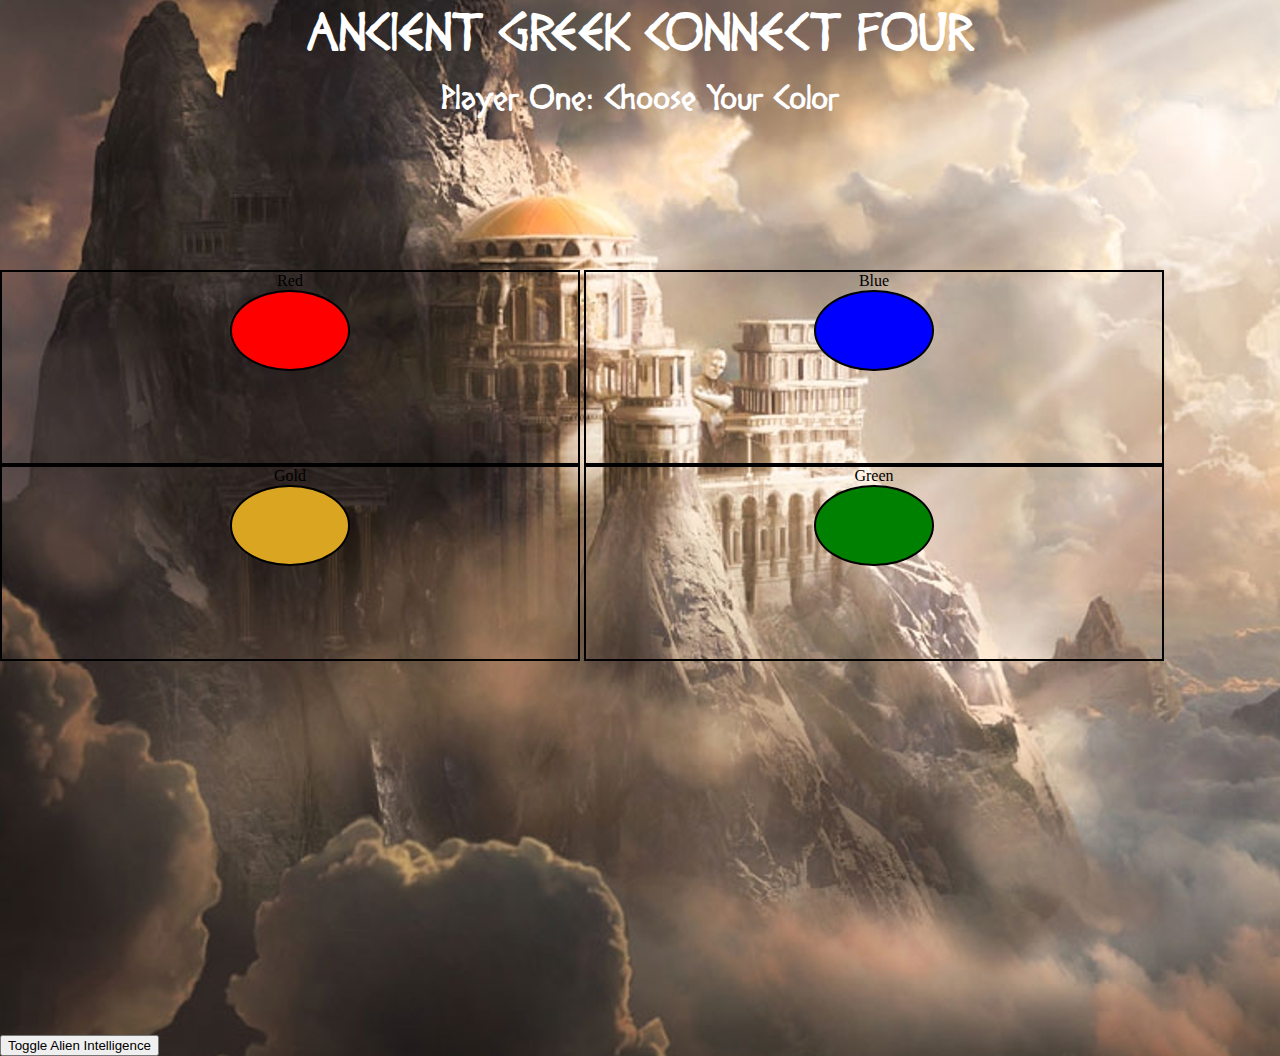
==== index.html @ c4949e0a "Merge pull request #22 from MjMajorMajorMj/greekMythDesign" ====
<!DOCTYPE html>
<html lang="en">
<head>
    <meta charset="UTF-8">
    <meta name="viewport" content="width=device-width, initial-scale=1.0">
    <meta http-equiv="X-UA-Compatible" content="ie=edge">
    <link rel="stylesheet" type="text/css" href="style.css">
    <title>Connect 4 Game</title>
    <script src="https://ajax.googleapis.com/ajax/libs/jquery/3.3.1/jquery.min.js"></script>
    <script src="main.js"></script> 
</head>
<body>
    
<div class="choose-color-page">
    <div class="header">
        <div class="mainTitle">ANCIENT GREEK CONNECT FOUR</div>
        <div class="title">Player One: Choose Your Color</div>
    </div>
    <div class="color-section">
        <div class="color-container">
            <div>Red</div>
            <div class="red"></div>
        </div>
        <div class="color-container">
            <div>Blue</div>
            <div class="blue"></div>
        </div> 
        <div class="color-container">
            <div>Gold</div>
            <div class="gold"></div>
        </div>
        <div class="color-container">
            <div>Green</div>
            <div class="green"></div>
        </div>       
    </div>
    <button class="toggleAI">Toggle Alien Intelligence</button>
</div>        
                    
<div class='game_area'>
    <div class="gameHeader">
        <div class="gameTitle"></div>
    </div>
<div class='gameGrid'>
<div class="row row0">
    <div class="col col0"></div>
    <div class="col col1"></div>
    <div class="col col2"></div>
    <div class="col col3"></div>
    <div class="col col4"></div>
    <div class="col col5"></div>
    <div class="col col6"></div>
</div>
<div class="row row1">
    <div class="col col0"></div>
    <div class="col col1"></div>
    <div class="col col2"></div>
    <div class="col col3"></div>
    <div class="col col4"></div>
    <div class="col col5"></div>
    <div class="col col6"></div>
</div>
<div class="row row2">
    <div class="col col0"></div>
    <div class="col col1"></div>
    <div class="col col2"></div>
    <div class="col col3"></div>
    <div class="col col4"></div>
    <div class="col col5"></div>
    <div class="col col6"></div>
</div>
<div class="row row3">
    <div class="col col0"></div>
    <div class="col col1"></div>
    <div class="col col2"></div>
    <div class="col col3"></div>
    <div class="col col4"></div>
    <div class="col col5"></div>
    <div class="col col6"></div>
</div>
<div class="row row4">
    <div class="col col0"></div>
    <div class="col col1"></div>
    <div class="col col2"></div>
    <div class="col col3"></div>
    <div class="col col4"></div>
    <div class="col col5"></div>
    <div class="col col6"></div>
</div>
<div class="row row5">
    <div class="col col0"></div>
    <div class="col col1"></div>
    <div class="col col2"></div>
    <div class="col col3"></div>
    <div class="col col4"></div>
    <div class="col col5"></div>
    <div class="col col6"></div>
</div>
<div class="row row6">
    <div class="col col0"></div>
    <div class="col col1"></div>
    <div class="col col2"></div>
    <div class="col col3"></div>
    <div class="col col4"></div>
    <div class="col col5"></div>
    <div class="col col6"></div>
</div>
</div>
</div>

<div class="modal-shadow hidden-modal">
    <div class="modal-box">
        <div class="modal-text"></div>
        <button class="reset">Play Again</button>
    </div>
</div>

</body>
</html>
---- style.css ----
body {
    width: 100vw;
    height: 100vh;
    margin: 0;
    background-image: url('images/mt_olympus_background.jpg');
    background-repeat: no-repeat;
}

.header{
    width:100vw;
    height: 12vh;
    background-color: transparent;
}

.gameHeader {
    width:100vw;
    height: 12vh;
    background-color: transparent;
}

.leftSide{
    width: 10vw;
    height:100vh;
    background: lightgray;
    display: inline-block;
    position: relative;

}
.game_area{
    position: relative;
    display: inline-block;
    justify-content: center;
}

.col{
    display: inline-block;
    border: 1px solid black;
    width: 100px;
    height: 100px;
    margin: 7px;
}


.choose-color-page {
    height: 100%;
    width: 100%;
}


.header {
    width: 100%;
    height: 30%;
    background-color: transparent;
}



@font-face {
    font-family: diogenes;
    src: url(diogenes/DIOGENES.ttf);
}
.title {
    position: relative;
    display: flex;
    justify-content: center;
    align-items: flex-end;
    font-size:2em;
    font-family: diogenes;
    color: white;
    
}
.mainTitle{
    position: relative;
    display: flex;
    justify-content: center;
    align-items: center;
    font-size:3em;
    font-family: diogenes;
    color: white;
}

.gameTitle {
    position: relative;
    display: flex;
    justify-content: center;
    align-items: center;
    font-size:3em;
    font-family: diogenes;
    color: white;
}

.color-section {
    height: 85%;
    width: 100%;
}

.color-container {
    display: inline-block;
    height: 25%;
    width: 45%;
    border: 2px solid black;
    text-align: center;
}

.red, .blue, .gold, .green {
    display: inline-block;
    height: 40%;
    width: 20%;
    border-radius: 50%;
    border: 2px solid black;
}

.red {
    background-color: red;
}

.blue {
    background-color: blue;
}

.gold {
    background-color: goldenrod;
}

.green {
    background-color: green;
}

.gray {
    background-color: gray;
}

.game_area {
    display:none;
}

/*Modal styling*/
.modal-shadow {
    position: fixed;
    left: 0;
    top: 0;
    width: 100vw;
    height: 100vh;
    background-color: rgba(40, 40, 40, 0.4);
}

.modal-box {
    position: fixed;
    text-align: center;
    left: 50%;
    top: 50%;
    min-width: 55%;
    min-height: 55%;
    background-color: rgba(0,0,0,0.5);
    transform: translate( -50%, -50% );
    border: 1px solid black;
    border-radius: 45px;
}

.modal-text {
    height: 15%;
    width: 100%;
    color: white;
    text-align: center;
    font-weight: bold;
    font-size: 40px;
    text-shadow: 2px 2px 8px black;
    position: absolute;
    top: 40%;
    transform: translateY( -50% );
}

.reset {
    position: absolute;
    color: white;
    font-size: 30px;
    font-weight: bold;
    text-shadow: 2px 2px 8px black;
    top: 60%;
    transform: translate( -50%, -50% );
    background-color: black;
    border-radius: 50px;
    width: 25%;
    -webkit-transition-duration: 0.4s;
    transition-duration: 0.4s;
}

.reset:hover {
    background-color: white;
    color: black;
}

.hidden-modal {
    display: none;
}

.gameGrid {
    text-align:center;
}
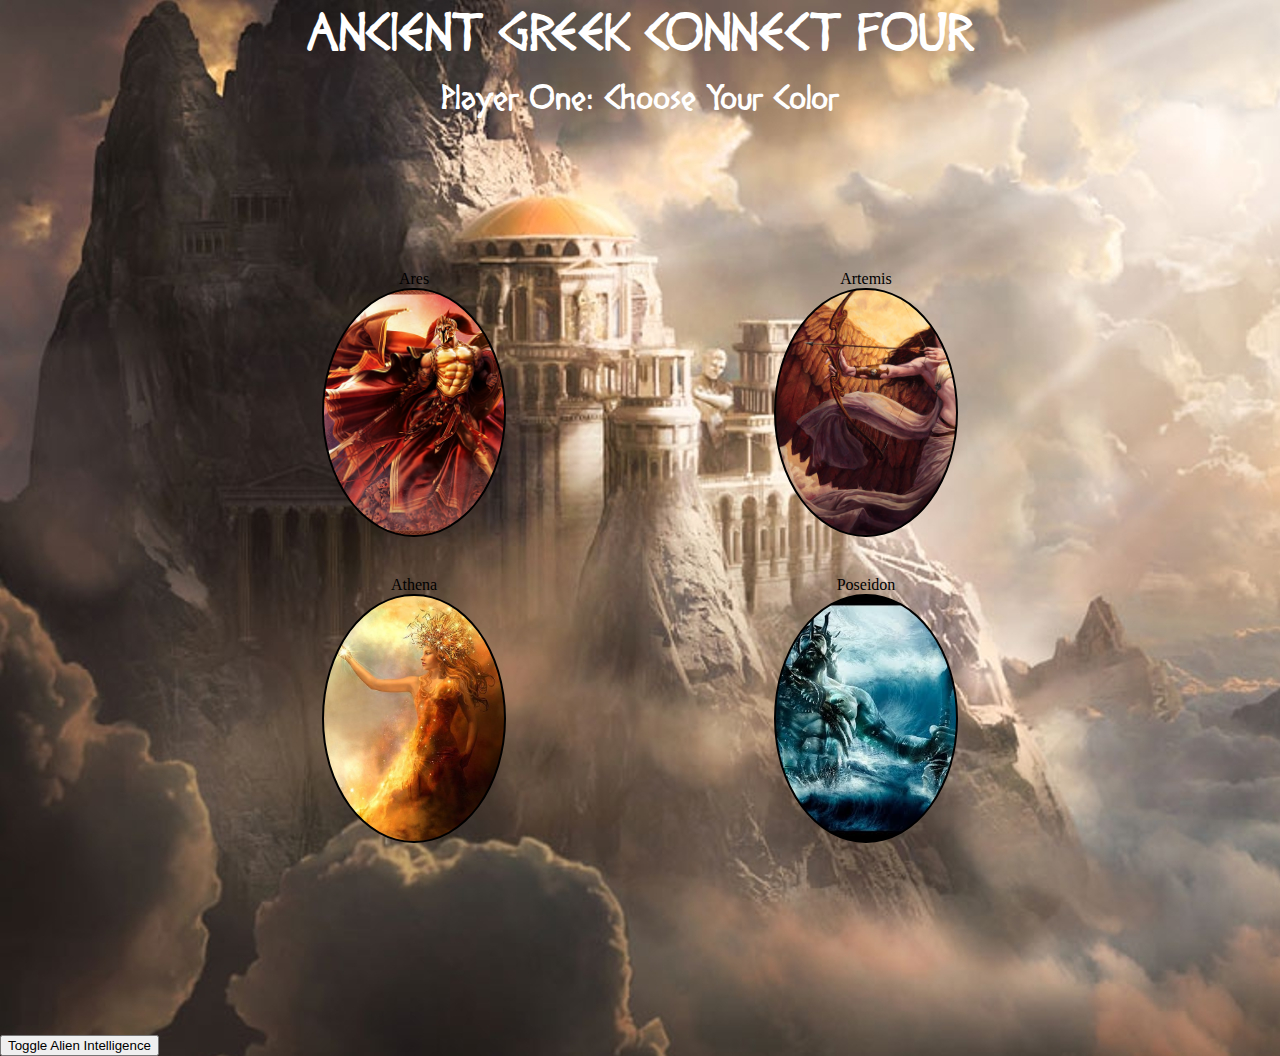
==== commit 6b367da2: "Merge pull request #23 from MjMajorMajorMj/responsive_layouts" ====
--- a/index.html
+++ b/index.html
@@ -17,22 +17,26 @@
         <div class="title">Player One: Choose Your Color</div>
     </div>
     <div class="color-section">
-        <div class="color-container">
-            <div>Red</div>
-            <div class="red"></div>
+        <div class="container-row">
+            <div class="color-container">
+                <div>Ares</div>
+                <div class="red"></div>
+            </div>
+            <div class="color-container">
+                <div>Artemis</div>
+                <div class="blue"></div>
+            </div>
         </div>
-        <div class="color-container">
-            <div>Blue</div>
-            <div class="blue"></div>
-        </div> 
-        <div class="color-container">
-            <div>Gold</div>
-            <div class="gold"></div>
+        <div class="container-row">
+            <div class="color-container">
+                <div>Athena</div>
+                <div class="gold"></div>
+            </div>
+            <div class="color-container">
+                <div>Poseidon</div>
+                <div class="green"></div>
+            </div>
         </div>
-        <div class="color-container">
-            <div>Green</div>
-            <div class="green"></div>
-        </div>       
     </div>
     <button class="toggleAI">Toggle Alien Intelligence</button>
 </div>        
--- a/style.css
+++ b/style.css
@@ -18,26 +18,27 @@
     background-color: transparent;
 }
 
-.leftSide{
-    width: 10vw;
-    height:100vh;
-    background: lightgray;
-    display: inline-block;
-    position: relative;
-
-}
 .game_area{
-    position: relative;
-    display: inline-block;
-    justify-content: center;
+    width: 100%;
+    height: 100%;
+    position: relative;
+    display: inline-block;
+    justify-content: center;
+}
+
+.row {
+    display: flex;
+    justify-content: center;
+    height: 10%;
+    margin: 1% 0;
 }
 
 .col{
     display: inline-block;
     border: 1px solid black;
-    width: 100px;
-    height: 100px;
-    margin: 7px;
+    width: 5%;
+    height: 100%;
+    margin: 0 1%;
 }
 
 
@@ -94,36 +95,45 @@
     width: 100%;
 }
 
+.container-row {
+    position: relative;
+    height: 40%;
+    text-align: center;
+}
+
 .color-container {
     display: inline-block;
-    height: 25%;
-    width: 45%;
-    border: 2px solid black;
+    height: 100%;
+    width: 35%;
     text-align: center;
 }
 
 .red, .blue, .gold, .green {
     display: inline-block;
-    height: 40%;
-    width: 20%;
+    height: 80%;
+    width: 40%;
     border-radius: 50%;
     border: 2px solid black;
 }
 
 .red {
-    background-color: red;
+    background: url("./Images/Ares.jpg") no-repeat center;
+    background-size: cover;
 }
 
 .blue {
-    background-color: blue;
+    background: url("./Images/Artemis.jpg") no-repeat center;
+    background-size: cover;
 }
 
 .gold {
-    background-color: goldenrod;
+    background: url("./Images/Athena.jpg") no-repeat center;
+    background-size: cover;
 }
 
 .green {
-    background-color: green;
+    background: url("./Images/Poseidon.jpg") no-repeat center;
+    background-size: cover;
 }
 
 .gray {
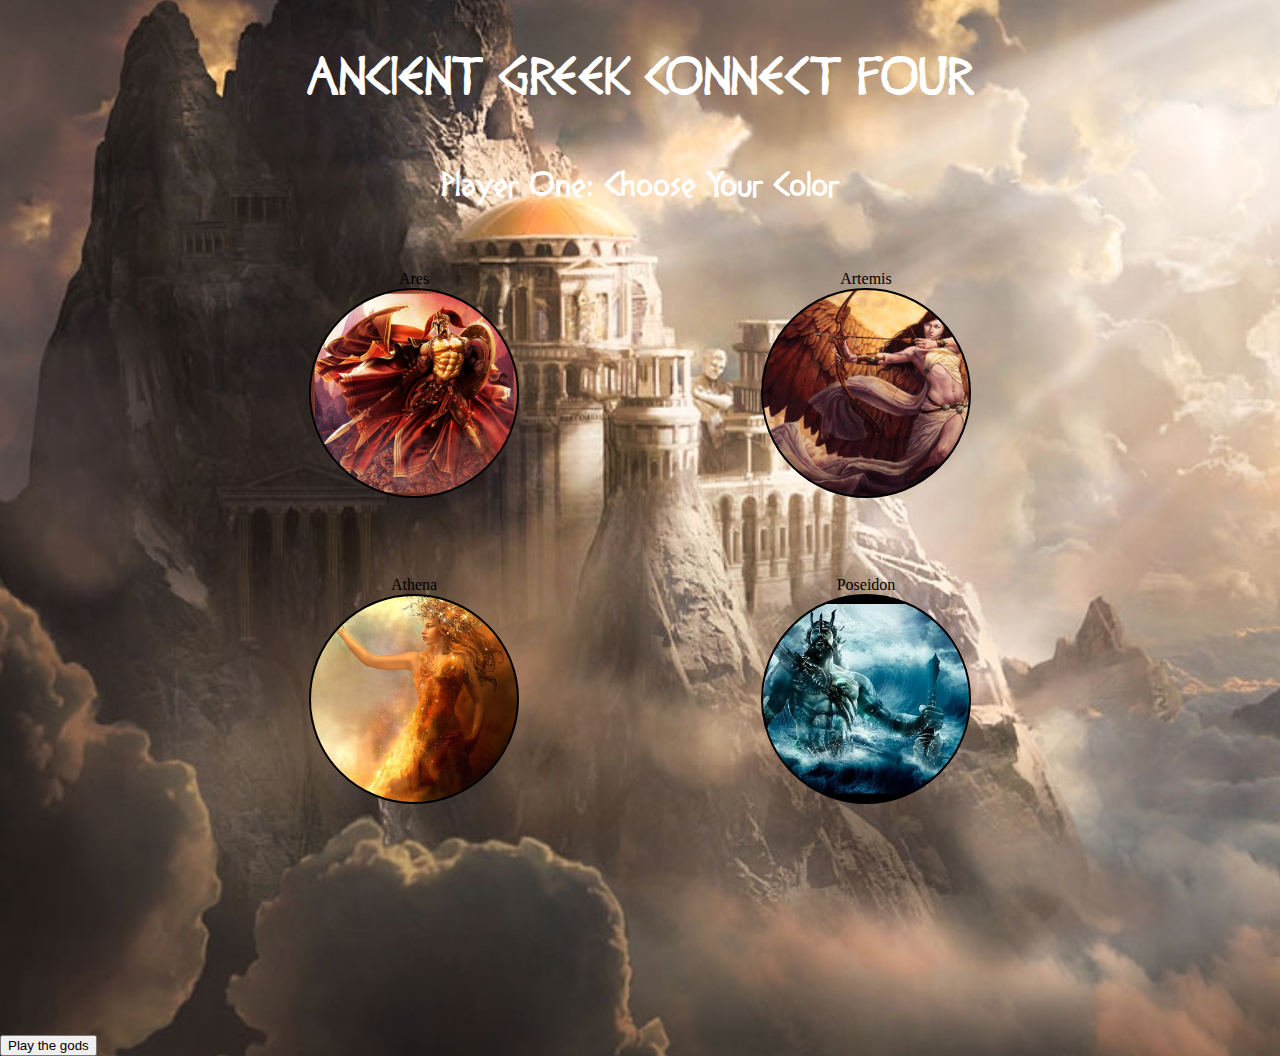
==== commit 18d38e0b: "made circles responsive, altered grit css" ====
--- a/index.html
+++ b/index.html
@@ -38,7 +38,7 @@
             </div>
         </div>
     </div>
-    <button class="toggleAI">Toggle Alien Intelligence</button>
+    <button class="toggleAI">Play the gods</button>
 </div>        
                     
 <div class='game_area'>
--- a/style.css
+++ b/style.css
@@ -4,6 +4,7 @@
     margin: 0;
     background-image: url('images/mt_olympus_background.jpg');
     background-repeat: no-repeat;
+    background-attachment: fixed;
 }
 
 .header{
@@ -36,9 +37,10 @@
 .col{
     display: inline-block;
     border: 1px solid black;
-    width: 5%;
-    height: 100%;
+    height: auto;
+    padding: 3%;
     margin: 0 1%;
+    border-radius: 20%
 }
 
 
@@ -64,10 +66,12 @@
     position: relative;
     display: flex;
     justify-content: center;
-    align-items: flex-end;
+    align-items: flex-start;
     font-size:2em;
     font-family: diogenes;
     color: white;
+    height: 60%;
+    /*transform: translateY(150%);*/
     
 }
 .mainTitle{
@@ -78,6 +82,8 @@
     font-size:3em;
     font-family: diogenes;
     color: white;
+    height: 60%;
+   /* transform: translateY(100%);*/
 }
 
 .gameTitle {
@@ -88,6 +94,7 @@
     font-size:3em;
     font-family: diogenes;
     color: white;
+    height: 100%;
 }
 
 .color-section {
@@ -110,10 +117,10 @@
 
 .red, .blue, .gold, .green {
     display: inline-block;
-    height: 80%;
-    width: 40%;
+    height: auto;
     border-radius: 50%;
     border: 2px solid black;
+    padding: 23%;
 }
 
 .red {
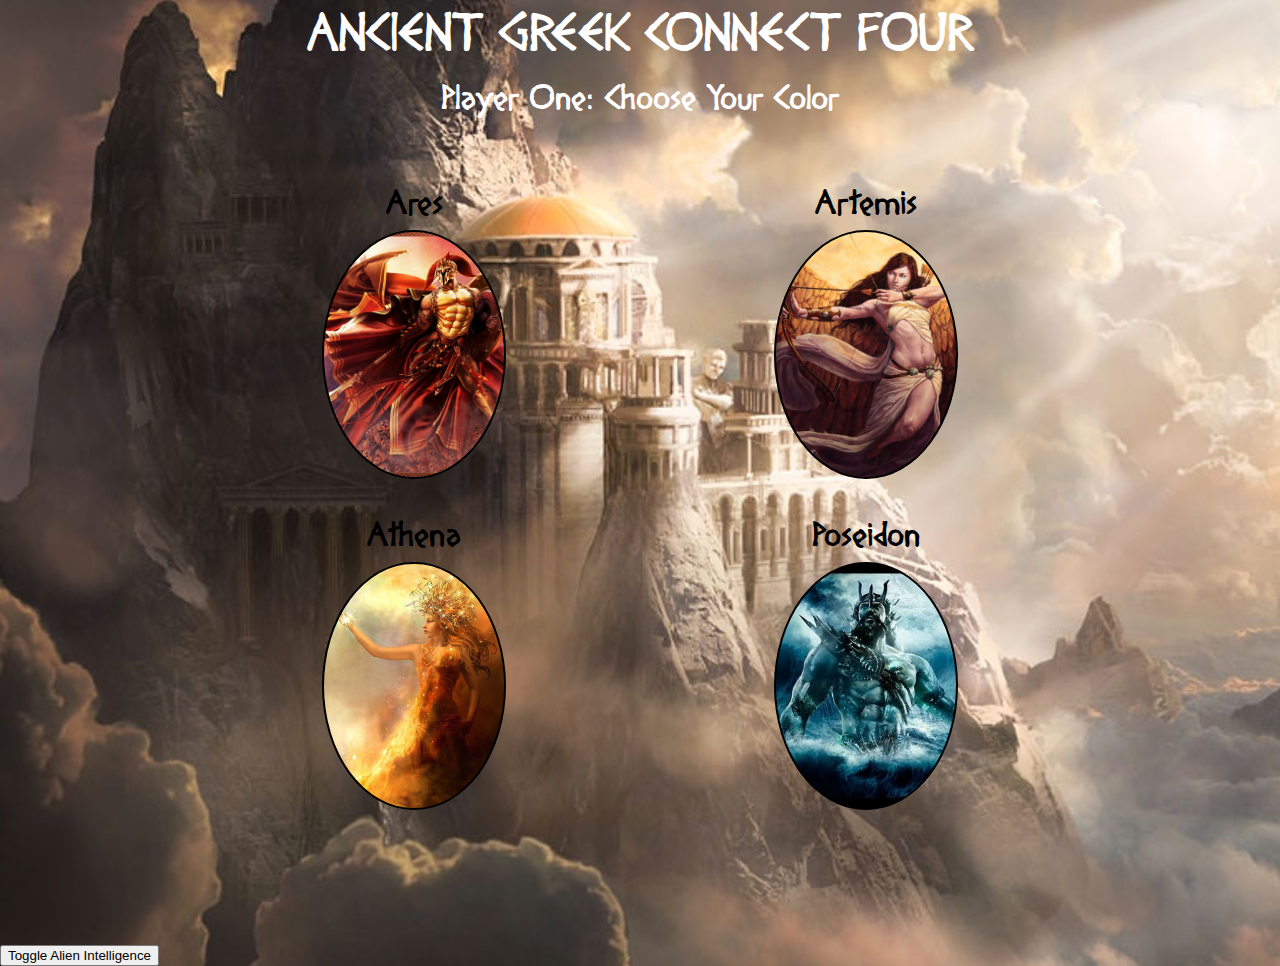
==== commit 034c10a4: "Changed background image positions" ====
--- a/index.html
+++ b/index.html
@@ -19,26 +19,26 @@
     <div class="color-section">
         <div class="container-row">
             <div class="color-container">
-                <div>Ares</div>
+                <div class="name">Ares</div>
                 <div class="red"></div>
             </div>
             <div class="color-container">
-                <div>Artemis</div>
+                <div class="name">Artemis</div>
                 <div class="blue"></div>
             </div>
         </div>
         <div class="container-row">
             <div class="color-container">
-                <div>Athena</div>
+                <div class="name">Athena</div>
                 <div class="gold"></div>
             </div>
             <div class="color-container">
-                <div>Poseidon</div>
+                <div class="name">Poseidon</div>
                 <div class="green"></div>
             </div>
         </div>
     </div>
-    <button class="toggleAI">Play the gods</button>
+    <button class="toggleAI">Toggle Alien Intelligence</button>
 </div>        
                     
 <div class='game_area'>
--- a/style.css
+++ b/style.css
@@ -4,7 +4,6 @@
     margin: 0;
     background-image: url('images/mt_olympus_background.jpg');
     background-repeat: no-repeat;
-    background-attachment: fixed;
 }
 
 .header{
@@ -36,11 +35,11 @@
 
 .col{
     display: inline-block;
-    border: 1px solid black;
-    height: auto;
-    padding: 3%;
+    border: 2px solid black;
+    border-radius: 20%;
+    width: 100px;
+    height: 100px;
     margin: 0 1%;
-    border-radius: 20%
 }
 
 
@@ -52,7 +51,7 @@
 
 .header {
     width: 100%;
-    height: 30%;
+    height: 20%;
     background-color: transparent;
 }
 
@@ -66,12 +65,10 @@
     position: relative;
     display: flex;
     justify-content: center;
-    align-items: flex-start;
+    align-items: flex-end;
     font-size:2em;
     font-family: diogenes;
     color: white;
-    height: 60%;
-    /*transform: translateY(150%);*/
     
 }
 .mainTitle{
@@ -82,8 +79,6 @@
     font-size:3em;
     font-family: diogenes;
     color: white;
-    height: 60%;
-   /* transform: translateY(100%);*/
 }
 
 .gameTitle {
@@ -94,7 +89,6 @@
     font-size:3em;
     font-family: diogenes;
     color: white;
-    height: 100%;
 }
 
 .color-section {
@@ -108,6 +102,10 @@
     text-align: center;
 }
 
+.container-row:nth-child(1) {
+    margin-bottom: 2%;
+}
+
 .color-container {
     display: inline-block;
     height: 100%;
@@ -115,12 +113,18 @@
     text-align: center;
 }
 
+.name {
+    color: black;
+    font-size: 2em;
+    font-family: diogenes;
+}
+
 .red, .blue, .gold, .green {
     display: inline-block;
-    height: auto;
+    height: 80%;
+    width: 40%;
     border-radius: 50%;
     border: 2px solid black;
-    padding: 23%;
 }
 
 .red {
@@ -131,20 +135,23 @@
 .blue {
     background: url("./Images/Artemis.jpg") no-repeat center;
     background-size: cover;
+    background-position: 70%;
 }
 
 .gold {
     background: url("./Images/Athena.jpg") no-repeat center;
     background-size: cover;
+    background-position: 0 10%;
 }
 
 .green {
     background: url("./Images/Poseidon.jpg") no-repeat center;
     background-size: cover;
+    background-position: 10%;
 }
 
 .gray {
-    background-color: gray;
+    background-color: rgba(0, 0, 0, 0.5);
 }
 
 .game_area {
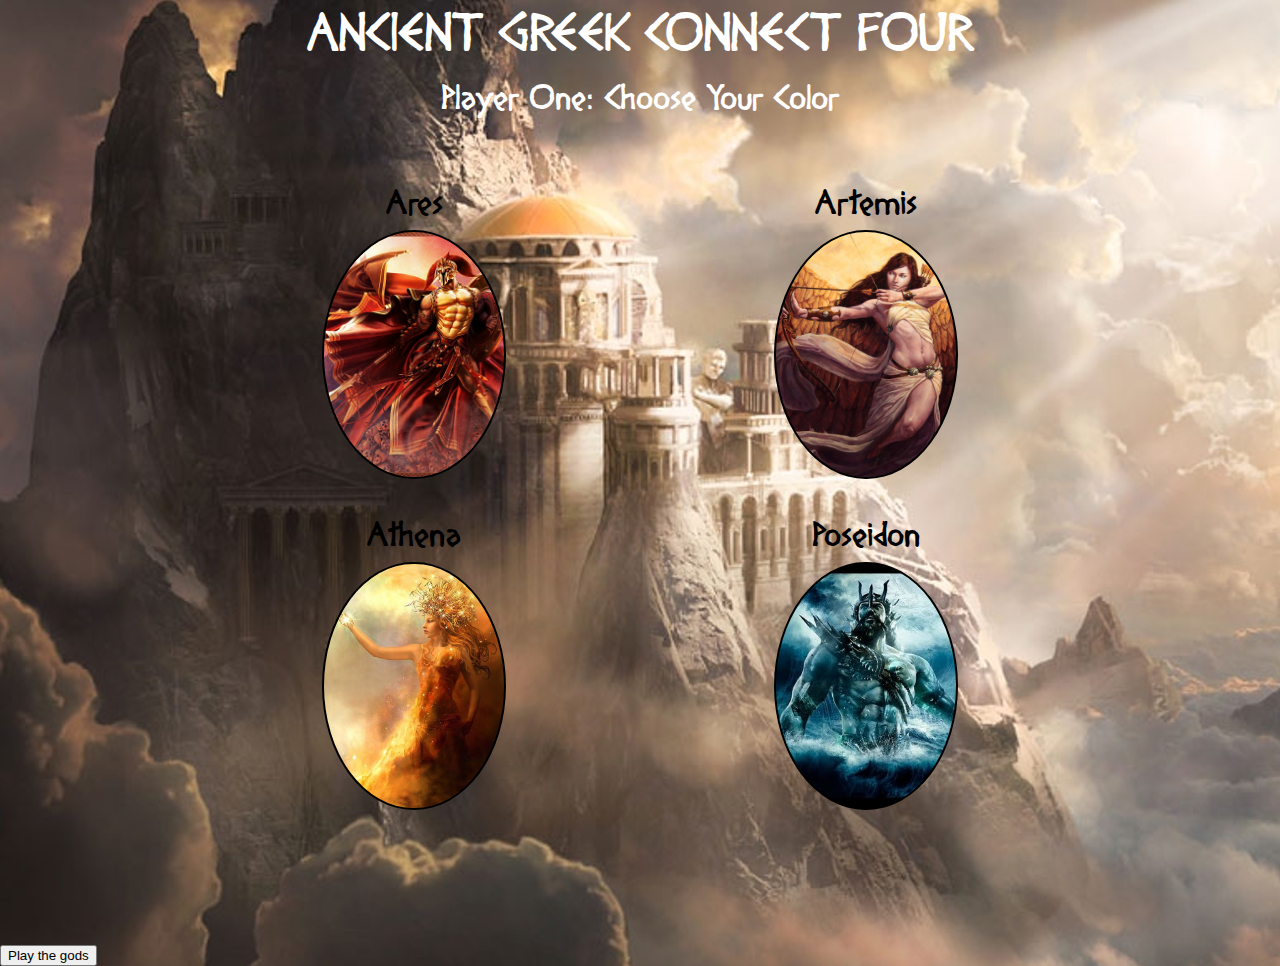
==== commit d650ec7a: "Merge pull request #32 from MjMajorMajorMj/powerupFixAP" ====
--- a/index.html
+++ b/index.html
@@ -38,7 +38,7 @@
             </div>
         </div>
     </div>
-    <button class="toggleAI">Toggle Alien Intelligence</button>
+    <button class="toggleAI">Play the gods</button>
 </div>        
                     
 <div class='game_area'>
@@ -119,5 +119,20 @@
     </div>
 </div>
 
+<div class="hades-modal-shadow hidden-modal">
+    <div class="hades-box">
+        <img class="fireGif" src="Images/firGif.gif">
+        <div class="hades-text"></div>
+        <button class="reset">Play Again</button>
+    </div>
+</div>
+        
+<div class="zeus-modal hidden-modal">
+    <div class="zeus-modal-box">
+        <div class="zeus-modal-text">asdasgdg</div>
+        <img src="./gifs/zeus_gif.gif" alt="" class="zeus-gif">
+    </div>
+</div>
+
 </body>
 </html>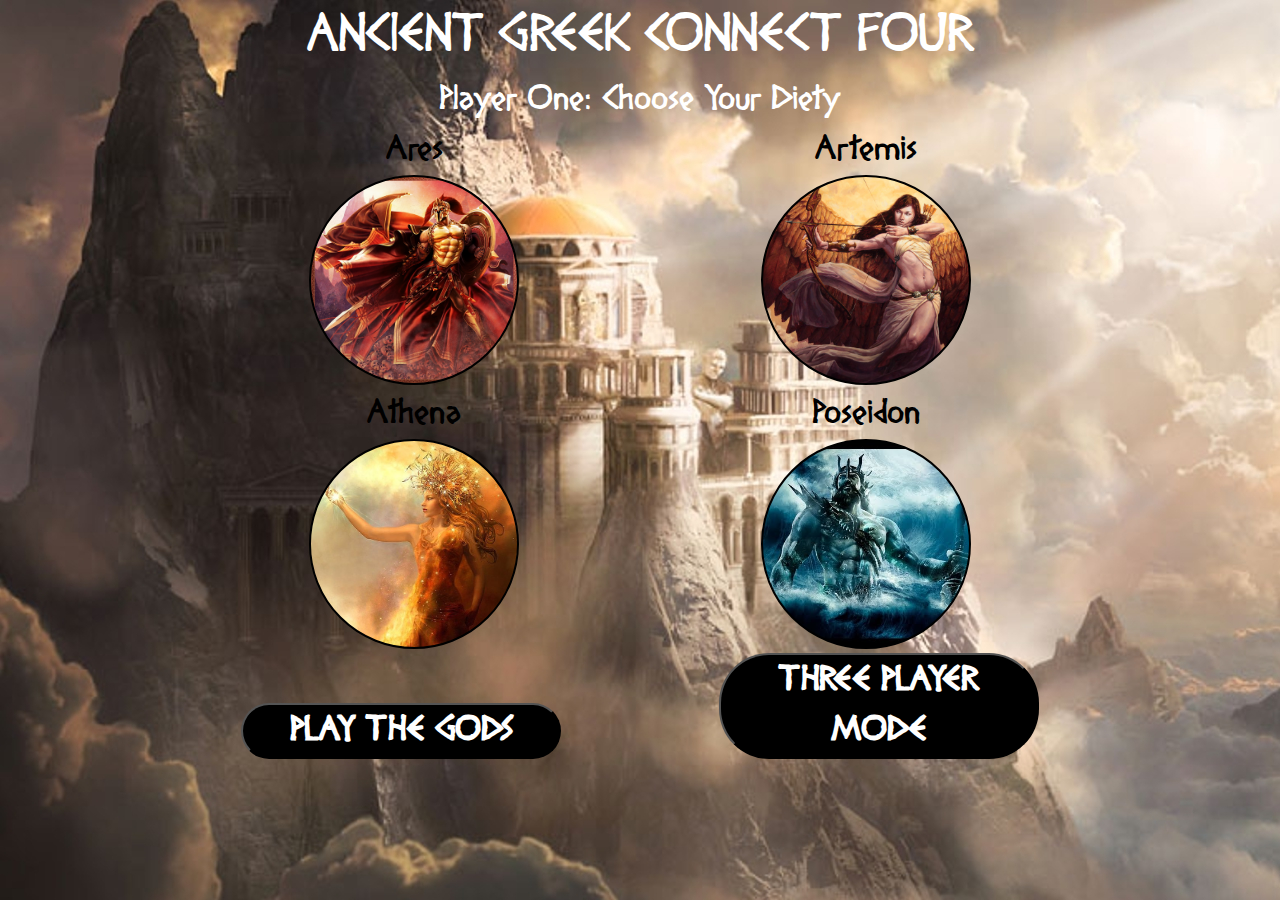
==== commit 3f69489d: "Merge pull request #36 from MjMajorMajorMj/gameboard_css" ====
--- a/index.html
+++ b/index.html
@@ -5,7 +5,7 @@
     <meta name="viewport" content="width=device-width, initial-scale=1.0">
     <meta http-equiv="X-UA-Compatible" content="ie=edge">
     <link rel="stylesheet" type="text/css" href="style.css">
-    <title>Connect 4 Game</title>
+    <title>ANCIENT GREEK CONNECT FOUR</title>
     <script src="https://ajax.googleapis.com/ajax/libs/jquery/3.3.1/jquery.min.js"></script>
     <script src="main.js"></script> 
 </head>
@@ -14,7 +14,7 @@
 <div class="choose-color-page">
     <div class="header">
         <div class="mainTitle">ANCIENT GREEK CONNECT FOUR</div>
-        <div class="title">Player One: Choose Your Color</div>
+        <div class="title">Player One: Choose Your Diety</div>
     </div>
     <div class="color-section">
         <div class="container-row">
@@ -38,9 +38,11 @@
             </div>
         </div>
     </div>
-    <button class="toggleAI">Play the gods</button>
-</div>        
-                    
+    <div class='buttons'>
+            <button class="toggleAI">PLAY THE GODS</button>
+            <button class="togglePlayerNumber">THREE PLAYER MODE</button>
+    </div> 
+</div>                 
 <div class='game_area'>
     <div class="gameHeader">
         <div class="gameTitle"></div>
@@ -133,6 +135,5 @@
         <img src="./gifs/zeus_gif.gif" alt="" class="zeus-gif">
     </div>
 </div>
-
 </body>
 </html>--- a/style.css
+++ b/style.css
@@ -4,6 +4,7 @@
     margin: 0;
     background-image: url('images/mt_olympus_background.jpg');
     background-repeat: no-repeat;
+    background-attachment: fixed;
 }
 
 .header{
@@ -36,15 +37,18 @@
 .col{
     display: inline-block;
     border: 2px solid black;
+    height: auto;
+    padding: 3%;
+    margin: 0 1%;
     border-radius: 20%;
-    width: 100px;
-    height: 100px;
-    margin: 0 1%;
+    background: no-repeat center;
+    background-size: cover;
+    cursor: pointer;
 }
 
 
 .choose-color-page {
-    height: 100%;
+    height: auto;
     width: 100%;
 }
 
@@ -61,14 +65,73 @@
     font-family: diogenes;
     src: url(diogenes/DIOGENES.ttf);
 }
+
+.reset, .modal-text, .toggleAI {
+    font-family: diogenes;
+    color: white;
+}
+.buttons{
+    text-align: center;
+}
+.toggleAI {
+    height: 10%;
+    color: white;
+    font-size: 2em;
+    font-weight: bold;
+    text-shadow: 2px 2px 8px black;
+    background-color: black;
+    border-radius: 50px;
+    width: 25%;
+    -webkit-transition-duration: 0.4s;
+    transition-duration: 0.4s;
+    text-align:center;
+    margin: 0 auto;
+    cursor: pointer;
+    display: inline-block;
+    margin-right: 6%;
+    margin-bottom: 5%;
+}
+
+.toggleAI:hover {
+    background-color: white;
+    color: black;
+}
+
+.togglePlayerNumber {
+    color: white;
+    font-size: 2em;
+    font-weight: bold;
+    text-shadow: 2px 2px 8px black;
+    background-color: black;
+    border-radius: 50px;
+    width: 25%;
+    -webkit-transition-duration: 0.4s;
+    transition-duration: 0.4s;
+    text-align:center;
+    margin: 0 auto;
+    cursor: pointer;
+    font-family: diogenes;
+    display: inline-block;
+    margin-left: 6%;
+    margin-bottom: 5%;
+
+}
+
+.togglePlayerNumber:hover {
+    background-color: white;
+    color: black;
+}
+
 .title {
     position: relative;
     display: flex;
     justify-content: center;
-    align-items: flex-end;
+    align-items: flex-start;
     font-size:2em;
     font-family: diogenes;
     color: white;
+    height: 60%;
+    /*transform: translateY(150%);*/
     
 }
 .mainTitle{
@@ -79,6 +142,8 @@
     font-size:3em;
     font-family: diogenes;
     color: white;
+    height: 60%;
+   /* transform: translateY(100%);*/
 }
 
 .gameTitle {
@@ -89,10 +154,11 @@
     font-size:3em;
     font-family: diogenes;
     color: white;
+    height: 100%;
 }
 
 .color-section {
-    height: 85%;
+    height: 70%;
     width: 100%;
 }
 
@@ -102,18 +168,18 @@
     text-align: center;
 }
 
-.container-row:nth-child(1) {
-    margin-bottom: 2%;
-}
+
 
 .color-container {
     display: inline-block;
     height: 100%;
     width: 35%;
     text-align: center;
+    
 }
 
 .name {
+    height: 20%;
     color: black;
     font-size: 2em;
     font-family: diogenes;
@@ -122,9 +188,10 @@
 .red, .blue, .gold, .green {
     display: inline-block;
     height: 80%;
-    width: 40%;
     border-radius: 50%;
     border: 2px solid black;
+    padding: 23%;
+    cursor: pointer;
 }
 
 .red {
@@ -181,6 +248,7 @@
     border-radius: 45px;
 }
 
+
 .modal-text {
     height: 15%;
     width: 100%;
@@ -192,6 +260,7 @@
     position: absolute;
     top: 40%;
     transform: translateY( -50% );
+    font-family: diogenes;
 }
 
 .reset {
@@ -200,18 +269,57 @@
     font-size: 30px;
     font-weight: bold;
     text-shadow: 2px 2px 8px black;
-    top: 60%;
+    top: 70%;
     transform: translate( -50%, -50% );
     background-color: black;
     border-radius: 50px;
     width: 25%;
     -webkit-transition-duration: 0.4s;
     transition-duration: 0.4s;
+    font-family: diogenes;
+    cursor: pointer;
 }
 
 .reset:hover {
     background-color: white;
     color: black;
+    cursor: pointer;
+}
+
+.zeus-modal {
+    position: fixed;
+    left: 0;
+    top: 0;
+    width: 100vw;
+    height: 100vh;
+    background-color: rgba(40, 40, 40, 0.4);
+}
+
+.zeus-modal-box {
+    position: fixed;
+    text-align: center;
+    left: 50%;
+    top: 50%;
+    min-width: 80%;
+    min-height: 80%;
+    transform: translate( -50%, -50% );
+}
+
+.zeus-modal-text {
+    position: absolute;
+    left: 0;
+    right: 0;
+    margin: auto;
+    color: white;
+    font-family: diogenes;
+    font-size: 3em;
+}
+
+.zeus-gif {
+    height: auto;
+    width: 100%;
+    border-radius: 10%;
+    z-index: -1;
 }
 
 .hidden-modal {
@@ -220,4 +328,39 @@
 
 .gameGrid {
     text-align:center;
+}
+
+.hades-box{
+    position: fixed;
+    text-align: center;
+    left: 50%;
+    top: 50%;
+    min-width: 55%;
+    min-height: 55%;
+    transform: translate( -50%, -50% );
+    border-radius: 45px;
+}
+
+.hades-text{
+    height: 15%;
+    width: 100%;
+    color: white;
+    text-align: center;
+    font-weight: bold;
+    font-size: 40px;
+    text-shadow: 2px 2px 8px black;
+    position: absolute;
+    top: 40%;
+    transform: translateY( -50% );
+    font-family: diogenes;  
+}
+
+
+
+.fireGif{
+    height: auto;
+    width: 100%;
+    z-index: -1;
+    opacity: .8;
+    border-radius: 10%;
 }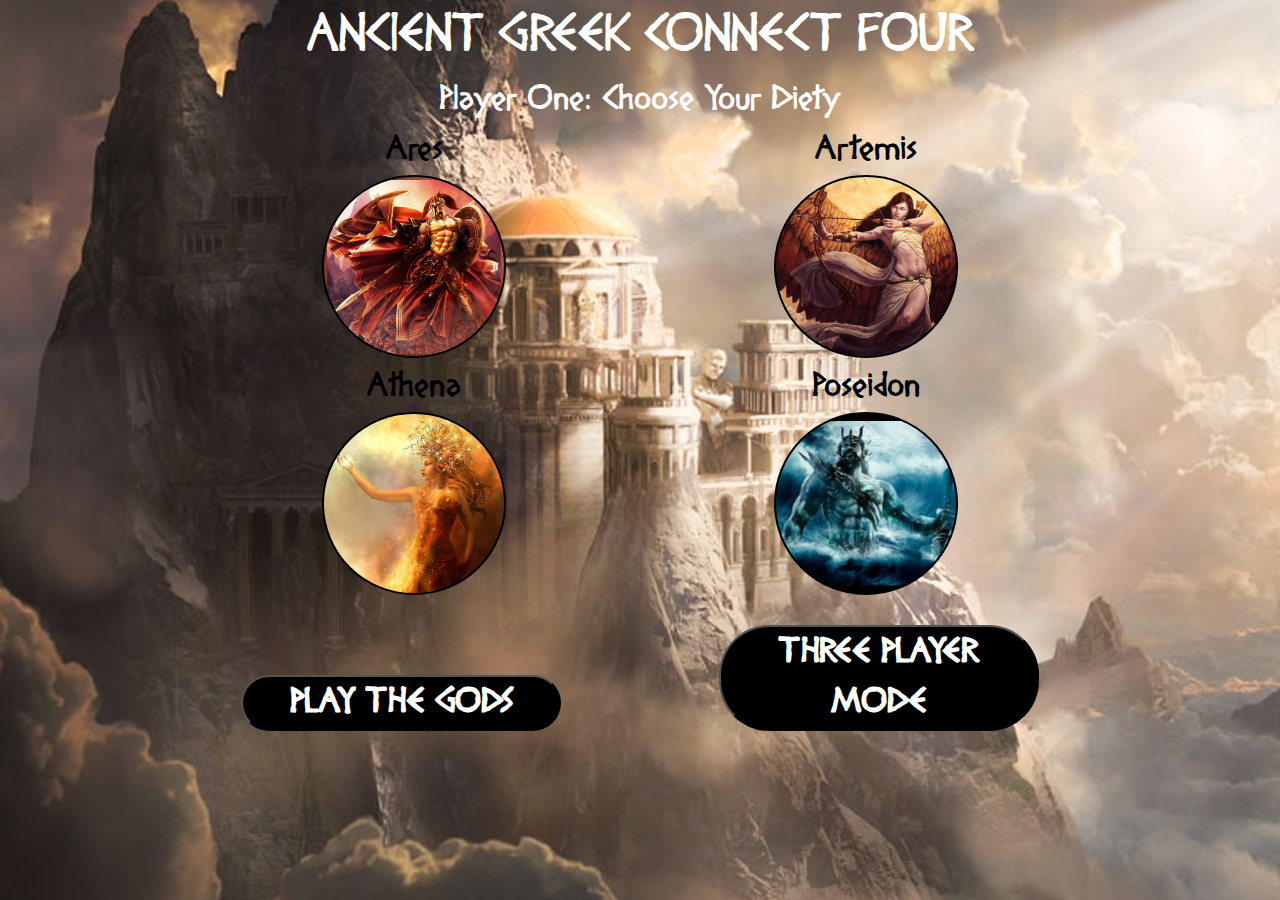
==== commit 9f7f2ed8: "fixed fadein" ====
--- a/index.html
+++ b/index.html
@@ -4,6 +4,7 @@
     <meta charset="UTF-8">
     <meta name="viewport" content="width=device-width, initial-scale=1.0">
     <meta http-equiv="X-UA-Compatible" content="ie=edge">
+    <link rel="stylesheet" href="https://cdn.jsdelivr.net/npm/animate.css@3.5.2/animate.min.css">
     <link rel="stylesheet" type="text/css" href="style.css">
     <title>ANCIENT GREEK CONNECT FOUR</title>
     <script src="https://ajax.googleapis.com/ajax/libs/jquery/3.3.1/jquery.min.js"></script>
--- a/style.css
+++ b/style.css
@@ -14,8 +14,8 @@
 }
 
 .gameHeader {
-    width:100vw;
-    height: 12vh;
+    width:100%;
+    height: 12%;
     background-color: transparent;
 }
 
@@ -70,8 +70,10 @@
     font-family: diogenes;
     color: white;
 }
-.buttons{
-    text-align: center;
+.buttons {
+    text-align: center;
+    height: 10%;
+    margin-top: 2%;
 }
 .toggleAI {
     height: 10%;
@@ -89,7 +91,6 @@
     cursor: pointer;
     display: inline-block;
     margin-right: 6%;
-    margin-bottom: 5%;
 }
 
 .toggleAI:hover {
@@ -113,8 +114,6 @@
     font-family: diogenes;
     display: inline-block;
     margin-left: 6%;
-    margin-bottom: 5%;
-
 }
 
 .togglePlayerNumber:hover {
@@ -190,7 +189,7 @@
     height: 80%;
     border-radius: 50%;
     border: 2px solid black;
-    padding: 23%;
+    padding: 20%;
     cursor: pointer;
 }
 
@@ -300,8 +299,8 @@
     text-align: center;
     left: 50%;
     top: 50%;
-    min-width: 80%;
-    min-height: 80%;
+    min-width: 65%;
+    min-height: 65%;
     transform: translate( -50%, -50% );
 }
 
@@ -312,7 +311,7 @@
     margin: auto;
     color: white;
     font-family: diogenes;
-    font-size: 3em;
+    font-size: 2em;
 }
 
 .zeus-gif {
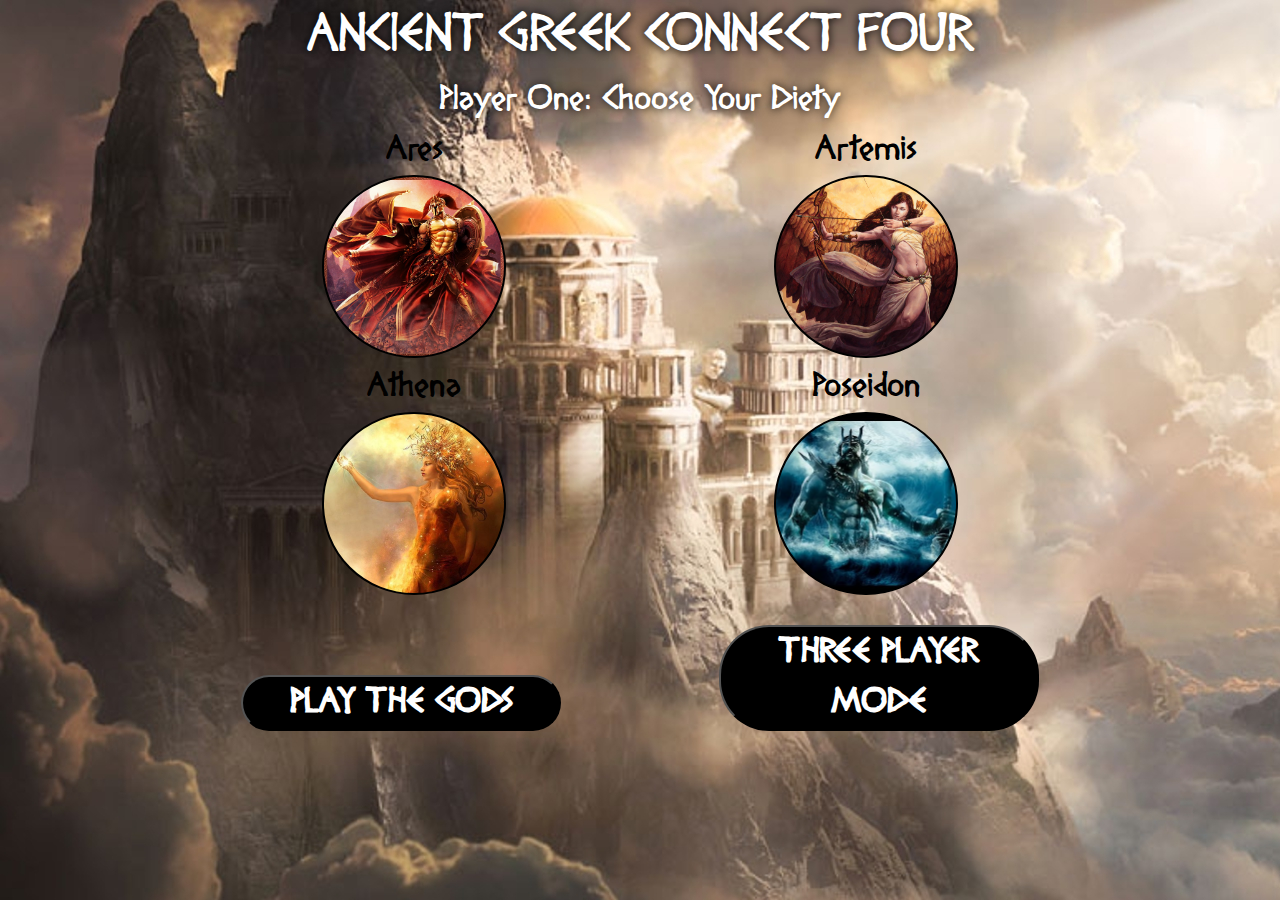
==== commit 83b96c29: "Merge pull request #49 from MjMajorMajorMj/TuesdayTouchUpsAP" ====
--- a/index.html
+++ b/index.html
@@ -11,31 +11,33 @@
     <script src="main.js"></script> 
 </head>
 <body>
-    
-<div class="choose-color-page">
+<audio class='scream'><source src='scream.ogg' type='audio/ogg'></audio>
+<audio class='fire'><source src='burning.mp3' type='audio/mp3'></audio>
+<audio class='choir'><source src='choir.mp3' type='audio/mp3'></audio>
+<div class="choose-god-page">
     <div class="header">
         <div class="mainTitle">ANCIENT GREEK CONNECT FOUR</div>
         <div class="title">Player One: Choose Your Diety</div>
     </div>
-    <div class="color-section">
+    <div class="god-section">
         <div class="container-row">
-            <div class="color-container">
+            <div class="god-container">
                 <div class="name">Ares</div>
-                <div class="red"></div>
+                <div class="ares"></div>
             </div>
-            <div class="color-container">
+            <div class="god-container">
                 <div class="name">Artemis</div>
-                <div class="blue"></div>
+                <div class="artemis"></div>
             </div>
         </div>
         <div class="container-row">
-            <div class="color-container">
+            <div class="god-container">
                 <div class="name">Athena</div>
-                <div class="gold"></div>
+                <div class="athena"></div>
             </div>
-            <div class="color-container">
+            <div class="god-container">
                 <div class="name">Poseidon</div>
-                <div class="green"></div>
+                <div class="poseidon"></div>
             </div>
         </div>
     </div>
@@ -132,7 +134,7 @@
         
 <div class="zeus-modal hidden-modal">
     <div class="zeus-modal-box">
-        <div class="zeus-modal-text">asdasgdg</div>
+        <div class="zeus-modal-text"></div>
         <img src="./gifs/zeus_gif.gif" alt="" class="zeus-gif">
     </div>
 </div>
--- a/style.css
+++ b/style.css
@@ -1,3 +1,7 @@
+* {
+    box-sizing: border-box;
+}
+
 body {
     width: 100vw;
     height: 100vh;
@@ -15,7 +19,7 @@
 
 .gameHeader {
     width:100%;
-    height: 12%;
+    height: 10%;
     background-color: transparent;
 }
 
@@ -25,21 +29,30 @@
     position: relative;
     display: inline-block;
     justify-content: center;
-}
-
+ 
+}
+.gameGrid{
+    height: 90vmin;
+    display: flex;
+    width: 90vmin;
+    margin: auto;
+    flex-flow: row wrap;
+    align-content: space-evenly;
+    border: 5px solid lightgray;
+    border-radius: 5%;
+}
 .row {
     display: flex;
-    justify-content: center;
-    height: 10%;
-    margin: 1% 0;
+    justify-content: space-evenly;
+    height: 13%;
+    width: 100%;
 }
 
 .col{
     display: inline-block;
-    border: 2px solid black;
-    height: auto;
-    padding: 3%;
-    margin: 0 1%;
+    border: 2px solid lightgray;
+    width: 13%;
+    height: 100%;
     border-radius: 20%;
     background: no-repeat center;
     background-size: cover;
@@ -47,7 +60,7 @@
 }
 
 
-.choose-color-page {
+.choose-god-page {
     height: auto;
     width: 100%;
 }
@@ -72,7 +85,6 @@
 }
 .buttons {
     text-align: center;
-    height: 10%;
     margin-top: 2%;
 }
 .toggleAI {
@@ -130,8 +142,7 @@
     font-family: diogenes;
     color: white;
     height: 60%;
-    /*transform: translateY(150%);*/
-    
+    text-shadow: 0 0 10px black;
 }
 .mainTitle{
     position: relative;
@@ -142,7 +153,7 @@
     font-family: diogenes;
     color: white;
     height: 60%;
-   /* transform: translateY(100%);*/
+    text-shadow: 0 0 10px black;
 }
 
 .gameTitle {
@@ -154,9 +165,10 @@
     font-family: diogenes;
     color: white;
     height: 100%;
-}
-
-.color-section {
+    text-shadow: 0 0 10px black;
+}
+
+.god-section {
     height: 70%;
     width: 100%;
 }
@@ -169,7 +181,7 @@
 
 
 
-.color-container {
+.god-container {
     display: inline-block;
     height: 100%;
     width: 35%;
@@ -184,7 +196,7 @@
     font-family: diogenes;
 }
 
-.red, .blue, .gold, .green {
+.ares, .artemis, .athena, .poseidon {
     display: inline-block;
     height: 80%;
     border-radius: 50%;
@@ -193,31 +205,32 @@
     cursor: pointer;
 }
 
-.red {
+.ares {
     background: url("./Images/Ares.jpg") no-repeat center;
     background-size: cover;
 }
 
-.blue {
+.artemis {
     background: url("./Images/Artemis.jpg") no-repeat center;
     background-size: cover;
     background-position: 70%;
 }
 
-.gold {
+.athena {
     background: url("./Images/Athena.jpg") no-repeat center;
     background-size: cover;
     background-position: 0 10%;
 }
 
-.green {
+.poseidon {
     background: url("./Images/Poseidon.jpg") no-repeat center;
     background-size: cover;
     background-position: 10%;
 }
 
 .gray {
-    background-color: rgba(0, 0, 0, 0.5);
+    background-color:black;
+    opacity: .5;
 }
 
 .game_area {
